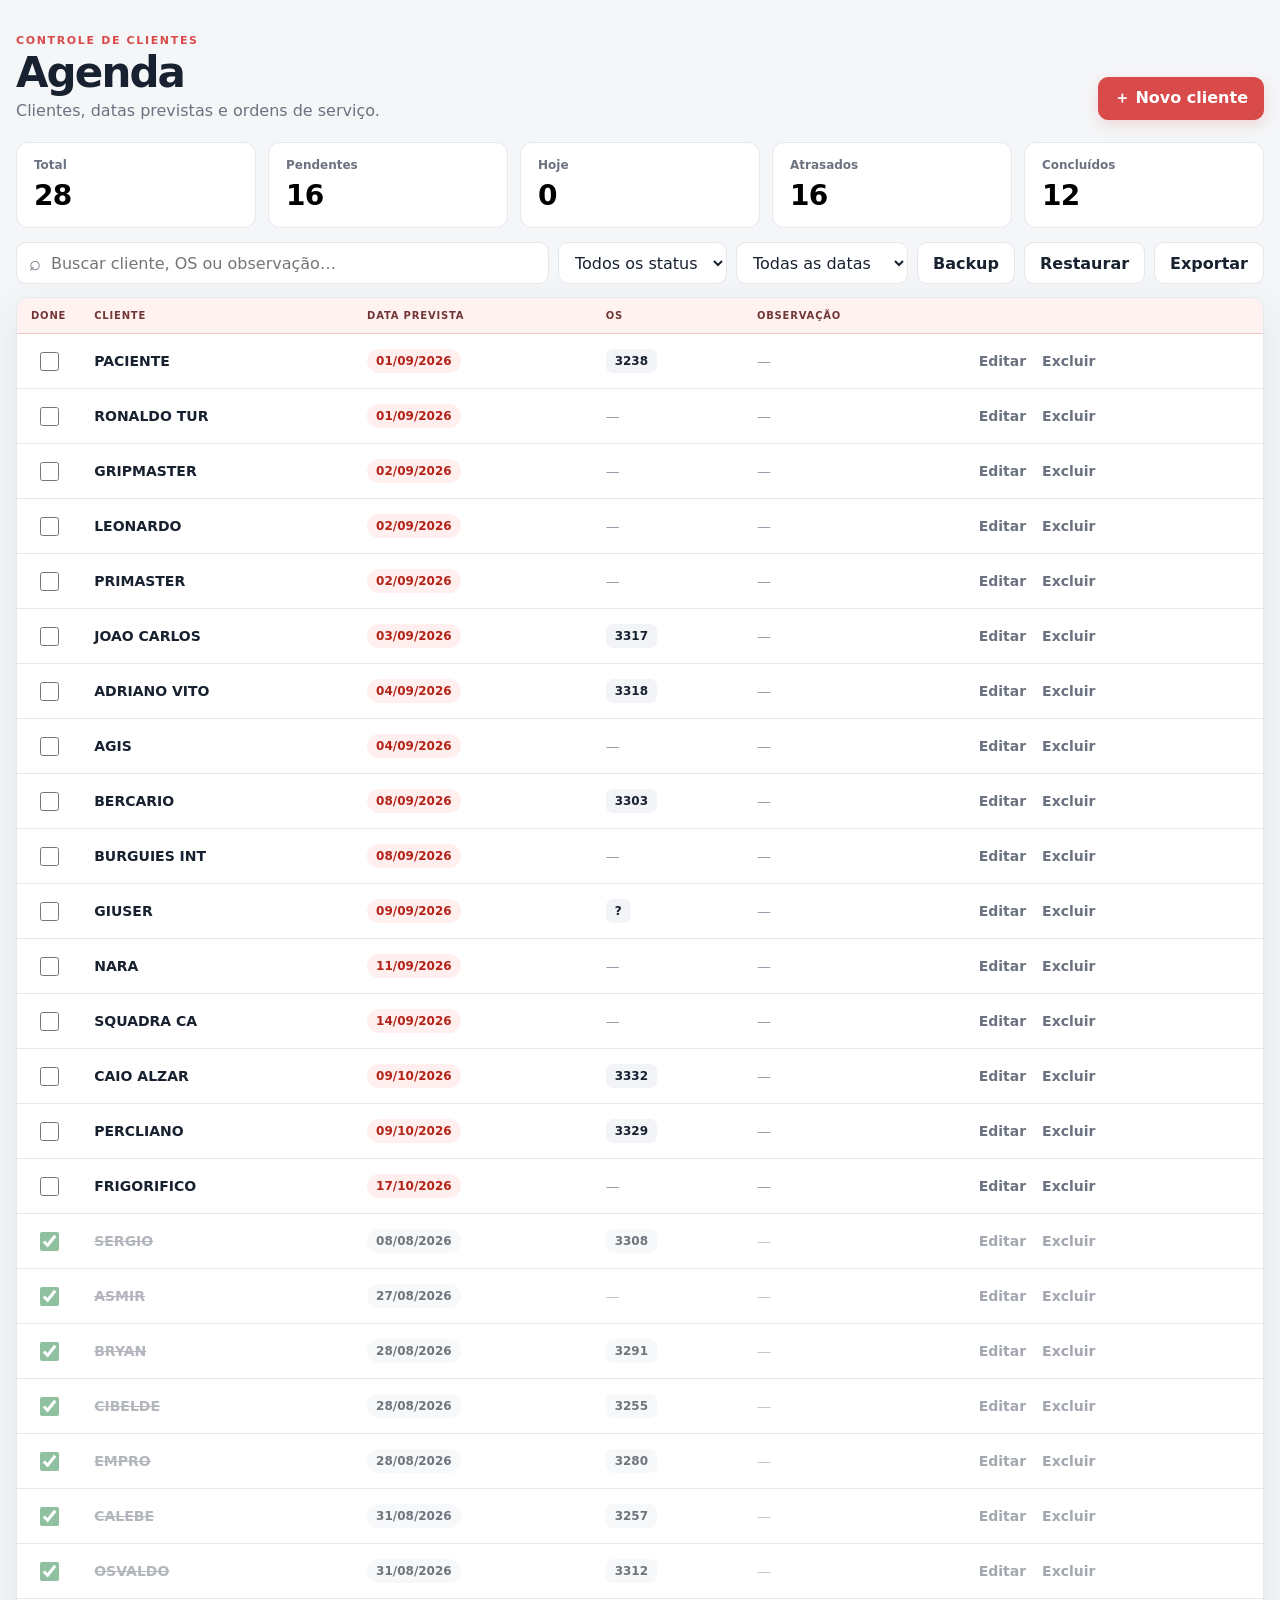
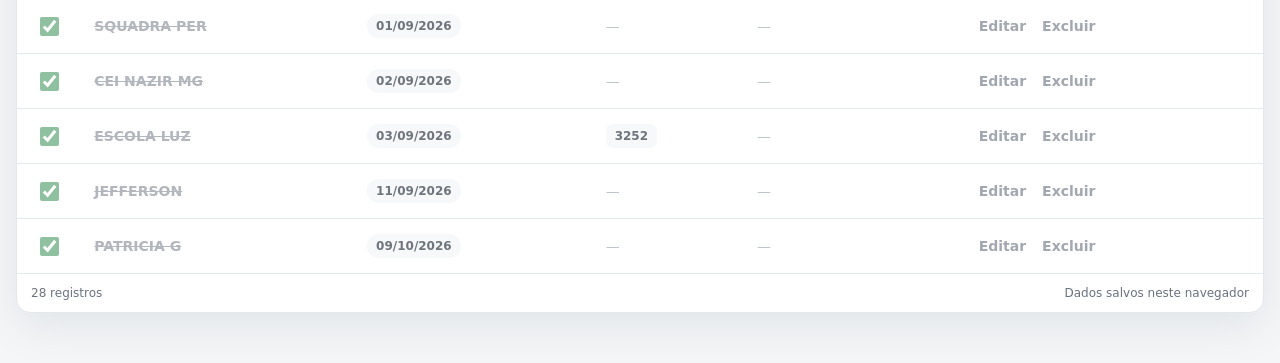
==== controle-de-clientes-final/index.html @ faad108b "Add files via upload" ====
<!doctype html>
<html lang="pt-BR">
<head>
<meta charset="utf-8"><meta name="viewport" content="width=device-width,initial-scale=1">
<meta name="description" content="Agenda de clientes e ordens de serviço">
<title>Controle de Clientes</title><link rel="icon" href="assets/favicon.svg"><link rel="stylesheet" href="style.css">
</head>
<body>
<div class="shell">
<header class="header"><div><div class="kicker">CONTROLE DE CLIENTES</div><h1>Agenda</h1><p>Clientes, datas previstas e ordens de serviço.</p></div><button id="newBtn" class="btn primary">＋ Novo cliente</button></header>
<section class="stats" aria-label="Resumo"><button data-stat="all"><span>Total</span><strong id="sTotal">0</strong></button><button data-stat="pending"><span>Pendentes</span><strong id="sPending">0</strong></button><button data-stat="today"><span>Hoje</span><strong id="sToday">0</strong></button><button data-stat="overdue"><span>Atrasados</span><strong id="sOverdue">0</strong></button><button data-stat="done"><span>Concluídos</span><strong id="sDone">0</strong></button></section>
<section class="toolbar"><label class="search"><span>⌕</span><input id="search" type="search" placeholder="Buscar cliente, OS ou observação…"></label><select id="status"><option value="all">Todos os status</option><option value="pending">Pendentes</option><option value="done">Concluídos</option></select><select id="period"><option value="all">Todas as datas</option><option value="today">Hoje</option><option value="week">Próximos 7 dias</option><option value="overdue">Atrasados</option><option value="nodate">Sem data</option></select><button id="backupBtn" class="btn">Backup</button><button id="restoreBtn" class="btn">Restaurar</button><input id="restoreInput" type="file" accept="application/json,.json" hidden><button id="exportBtn" class="btn">Exportar</button></section>
<section class="card"><div class="tablewrap"><table><thead><tr><th class="donecol">DONE</th><th>CLIENTE</th><th>DATA PREVISTA</th><th>OS</th><th>OBSERVAÇÃO</th><th></th></tr></thead><tbody id="tbody"></tbody></table></div><div id="empty" class="empty" hidden><div class="emptyicon">⌕</div><h2>Nenhum cliente encontrado</h2><p>Tente mudar os filtros ou cadastre um novo cliente.</p><button class="btn primary" id="emptyNew">＋ Novo cliente</button></div><div class="footer"><span id="count">0 registros</span><span>Dados salvos neste navegador</span></div></section>
</div>
<dialog id="dialog"><form id="form" class="modal"><div class="modalhead"><div><div class="kicker">CADASTRO</div><h2 id="modalTitle">Novo cliente</h2></div><button type="button" class="iconbtn" id="closeBtn" aria-label="Fechar">×</button></div><input id="editId" type="hidden"><label>Nome do cliente <b>*</b><input id="name" maxlength="160" required autocomplete="off" placeholder="Ex.: João Carlos"></label><div class="grid2"><label>Data prevista<input id="date" type="date"></label><label>Ordem de Serviço (OS)<input id="os" maxlength="80" placeholder="Ex.: 3321"></label></div><label>Observação<textarea id="notes" maxlength="500" rows="4" placeholder="Opcional"></textarea></label><label class="checkline"><input id="done" type="checkbox"><span><strong>Concluído</strong><small>Marque quando o atendimento estiver finalizado.</small></span></label><div class="actions"><button type="button" class="btn" id="cancelBtn">Cancelar</button><button class="btn primary" type="submit">Salvar</button></div></form></dialog>
<div id="toast" class="toast" role="status"></div><script src="app.js"></script>
</body></html>
---- controle-de-clientes-final/style.css ----
:root{--bg:#f4f6f8;--surface:#fff;--ink:#18212f;--muted:#6b7280;--line:#e4e7ec;--accent:#d94b4b;--accent-dark:#b73737;--soft:#fff2f0;--shadow:0 14px 45px rgba(16,24,40,.08)}*{box-sizing:border-box}html{font-family:Inter,ui-sans-serif,system-ui,-apple-system,"Segoe UI",sans-serif;background:var(--bg);color:var(--ink)}body{margin:0}.shell{width:min(1380px,calc(100% - 32px));margin:auto;padding:34px 0 50px}.header{display:flex;justify-content:space-between;align-items:flex-end;gap:20px;margin-bottom:22px}.kicker{font-size:11px;letter-spacing:.15em;font-weight:800;color:var(--accent);margin-bottom:5px}.header h1{font-size:42px;line-height:1;margin:0 0 7px;letter-spacing:-.045em}.header p{margin:0;color:var(--muted)}button,input,select,textarea{font:inherit}.btn{border:1px solid var(--line);background:#fff;color:var(--ink);border-radius:10px;padding:10px 15px;min-height:42px;font-weight:750;cursor:pointer;transition:.15s ease}.btn:hover{border-color:#c7ccd4;transform:translateY(-1px)}.btn.primary{color:#fff;background:var(--accent);border-color:var(--accent);box-shadow:0 5px 14px rgba(217,75,75,.18)}.btn.primary:hover{background:var(--accent-dark)}.stats{display:grid;grid-template-columns:repeat(5,1fr);gap:12px;margin-bottom:14px}.stats button{border:1px solid var(--line);background:var(--surface);border-radius:12px;text-align:left;padding:15px 17px;cursor:pointer}.stats button:hover,.stats button.active{border-color:#e7b2ac;box-shadow:0 0 0 3px rgba(217,75,75,.07)}.stats span{display:block;color:var(--muted);font-size:12px;font-weight:650;margin-bottom:7px}.stats strong{font-size:28px;letter-spacing:-.03em}.toolbar{display:flex;gap:9px;align-items:center;flex-wrap:wrap;margin-bottom:13px}.search{height:42px;display:flex;align-items:center;gap:8px;background:#fff;border:1px solid var(--line);border-radius:10px;padding:0 12px;flex:1;min-width:250px}.search span{font-size:20px;color:var(--muted)}.search input{border:0;outline:0;width:100%;background:transparent}.toolbar select{height:42px;border:1px solid var(--line);border-radius:10px;background:#fff;padding:0 12px;color:var(--ink)}.card{background:#fff;border:1px solid var(--line);border-radius:14px;overflow:hidden;box-shadow:var(--shadow)}.tablewrap{overflow:auto}table{width:100%;border-collapse:collapse;min-width:900px}thead th{background:var(--soft);color:#713636;font-size:10px;letter-spacing:.08em;text-align:left;padding:12px 14px;border-bottom:1px solid #f0c8c2;white-space:nowrap}tbody td{padding:12px 14px;border-bottom:1px solid var(--line);font-size:14px;vertical-align:middle}tbody tr:last-child td{border-bottom:0}tbody tr:hover{background:#fcfcfd}.donecol{width:62px;text-align:center}.rowdone{width:19px;height:19px;accent-color:var(--accent);cursor:pointer}.client{font-weight:800}.strike{text-decoration:line-through;color:#858b95}.datebadge,.osbadge{display:inline-flex;align-items:center;border-radius:999px;padding:5px 9px;font-size:12px;font-weight:750;background:#f2f4f7}.datebadge.today{background:#fff5d9;color:#956c00}.datebadge.overdue{background:#fff0ef;color:#b42318}.osbadge{border-radius:7px}.muted{color:#9aa1ad}.rowdone:checked{accent-color:#4c9b67}.doneRow{opacity:.62}.actionsCell{white-space:nowrap}.smallbtn{border:0;background:transparent;color:var(--muted);padding:7px 8px;border-radius:7px;font-weight:750;cursor:pointer}.smallbtn:hover{background:#f2f4f7;color:var(--ink)}.smallbtn.danger:hover{background:#fff0ef;color:#b42318}.footer{display:flex;justify-content:space-between;padding:12px 14px;color:var(--muted);font-size:12px;border-top:1px solid var(--line)}.empty{text-align:center;padding:62px 20px}.emptyicon{width:52px;height:52px;border-radius:50%;background:#f2f4f7;display:grid;place-items:center;margin:0 auto 13px;font-size:24px;color:var(--muted)}.empty h2{margin:0 0 5px}.empty p{color:var(--muted);margin:0 0 18px}dialog{border:0;padding:0;border-radius:16px;width:min(620px,calc(100% - 24px));box-shadow:0 30px 90px rgba(16,24,40,.24)}dialog::backdrop{background:rgba(16,24,40,.58)}.modal{padding:25px}.modalhead{display:flex;justify-content:space-between;align-items:flex-start;margin-bottom:21px}.modal h2{margin:0;font-size:25px;letter-spacing:-.03em}.iconbtn{border:0;background:transparent;font-size:29px;color:var(--muted);cursor:pointer;line-height:1}.modal label{display:flex;flex-direction:column;gap:7px;font-size:13px;font-weight:750;margin-bottom:15px}.modal label b{color:var(--accent)}.modal input,.modal textarea{border:1px solid #d0d5dd;border-radius:9px;padding:11px 12px;outline:0;background:#fff;font-weight:450;resize:vertical}.modal input:focus,.modal textarea:focus{border-color:var(--accent);box-shadow:0 0 0 3px rgba(217,75,75,.10)}.grid2{display:grid;grid-template-columns:1fr 1fr;gap:14px}.checkline{flex-direction:row!important;align-items:center;background:#f8fafc;border:1px solid var(--line);padding:12px;border-radius:10px}.checkline>input{width:19px;height:19px;accent-color:var(--accent)}.checkline span{display:flex;flex-direction:column;gap:2px}.checkline small{font-weight:450;color:var(--muted)}.actions{display:flex;justify-content:flex-end;gap:9px;margin-top:20px}.toast{position:fixed;right:20px;bottom:20px;background:#101828;color:#fff;border-radius:10px;padding:12px 16px;box-shadow:var(--shadow);opacity:0;transform:translateY(10px);pointer-events:none;transition:.2s}.toast.show{opacity:1;transform:none}@media(max-width:800px){.shell{width:min(100% - 20px,1380px);padding-top:22px}.header{align-items:stretch;flex-direction:column}.header h1{font-size:35px}.stats{grid-template-columns:repeat(2,1fr)}.grid2{grid-template-columns:1fr}.toolbar .btn{flex:1}.search{min-width:100%}}
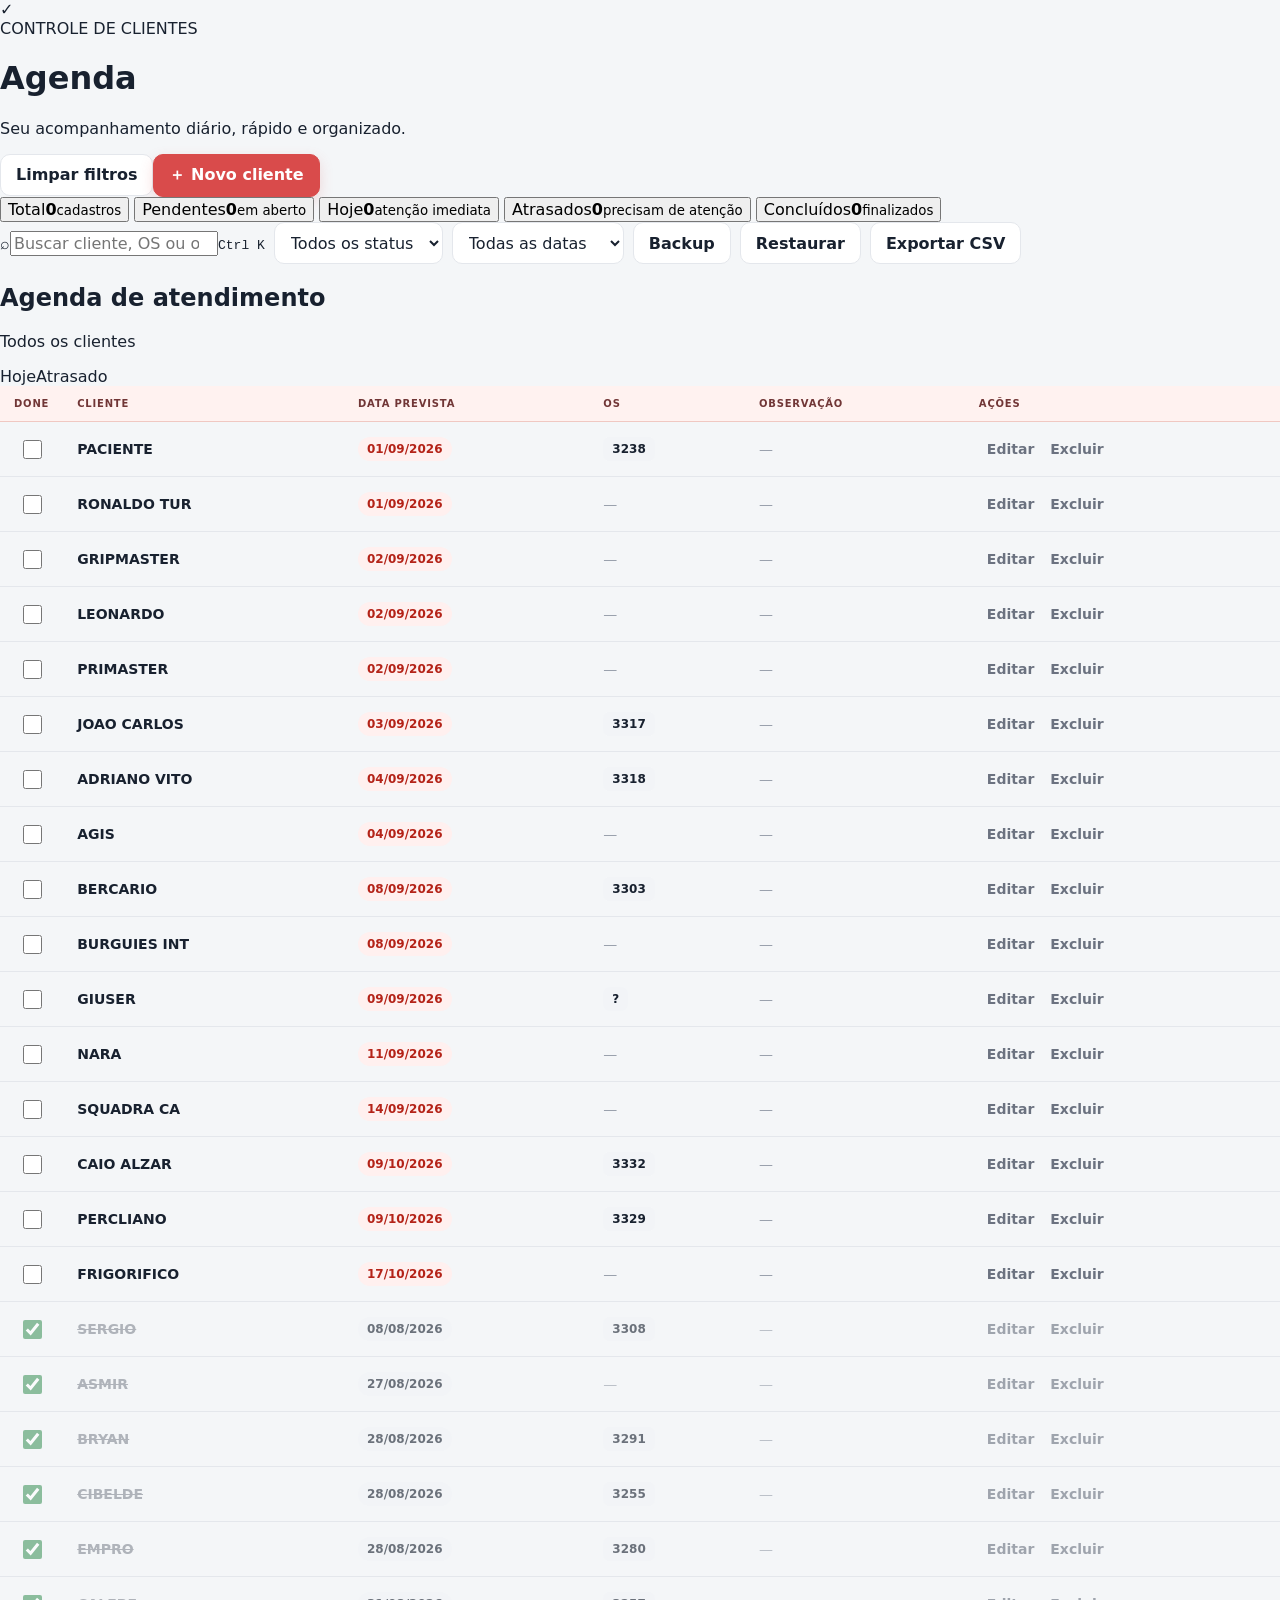
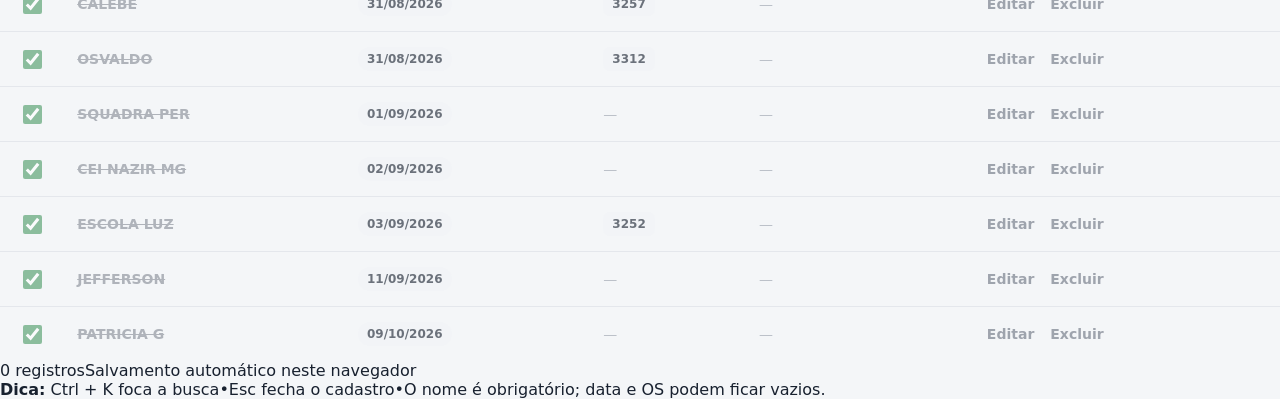
==== commit 1ae8c90b: "feat: modernizar interface da agenda" ====
--- a/controle-de-clientes-final/index.html
+++ b/controle-de-clientes-final/index.html
@@ -1,17 +1,61 @@
 <!doctype html>
 <html lang="pt-BR">
 <head>
-<meta charset="utf-8"><meta name="viewport" content="width=device-width,initial-scale=1">
-<meta name="description" content="Agenda de clientes e ordens de serviço">
-<title>Controle de Clientes</title><link rel="icon" href="assets/favicon.svg"><link rel="stylesheet" href="style.css">
+<meta charset="utf-8">
+<meta name="viewport" content="width=device-width,initial-scale=1">
+<meta name="description" content="Agenda profissional de clientes e ordens de serviço">
+<title>Agenda • Controle de Clientes</title>
+<link rel="icon" href="assets/favicon.svg">
+<link rel="stylesheet" href="style.css">
 </head>
 <body>
-<div class="shell">
-<header class="header"><div><div class="kicker">CONTROLE DE CLIENTES</div><h1>Agenda</h1><p>Clientes, datas previstas e ordens de serviço.</p></div><button id="newBtn" class="btn primary">＋ Novo cliente</button></header>
-<section class="stats" aria-label="Resumo"><button data-stat="all"><span>Total</span><strong id="sTotal">0</strong></button><button data-stat="pending"><span>Pendentes</span><strong id="sPending">0</strong></button><button data-stat="today"><span>Hoje</span><strong id="sToday">0</strong></button><button data-stat="overdue"><span>Atrasados</span><strong id="sOverdue">0</strong></button><button data-stat="done"><span>Concluídos</span><strong id="sDone">0</strong></button></section>
-<section class="toolbar"><label class="search"><span>⌕</span><input id="search" type="search" placeholder="Buscar cliente, OS ou observação…"></label><select id="status"><option value="all">Todos os status</option><option value="pending">Pendentes</option><option value="done">Concluídos</option></select><select id="period"><option value="all">Todas as datas</option><option value="today">Hoje</option><option value="week">Próximos 7 dias</option><option value="overdue">Atrasados</option><option value="nodate">Sem data</option></select><button id="backupBtn" class="btn">Backup</button><button id="restoreBtn" class="btn">Restaurar</button><input id="restoreInput" type="file" accept="application/json,.json" hidden><button id="exportBtn" class="btn">Exportar</button></section>
-<section class="card"><div class="tablewrap"><table><thead><tr><th class="donecol">DONE</th><th>CLIENTE</th><th>DATA PREVISTA</th><th>OS</th><th>OBSERVAÇÃO</th><th></th></tr></thead><tbody id="tbody"></tbody></table></div><div id="empty" class="empty" hidden><div class="emptyicon">⌕</div><h2>Nenhum cliente encontrado</h2><p>Tente mudar os filtros ou cadastre um novo cliente.</p><button class="btn primary" id="emptyNew">＋ Novo cliente</button></div><div class="footer"><span id="count">0 registros</span><span>Dados salvos neste navegador</span></div></section>
+<div class="app-shell">
+  <header class="topbar">
+    <div class="brand"><div class="brand-mark">✓</div><div><div class="eyebrow">CONTROLE DE CLIENTES</div><h1>Agenda</h1><p>Seu acompanhamento diário, rápido e organizado.</p></div></div>
+    <div class="top-actions"><button class="btn ghost" id="clearFilters">Limpar filtros</button><button class="btn primary" id="newBtn">＋ Novo cliente</button></div>
+  </header>
+
+  <section class="hero-stats" aria-label="Resumo da agenda">
+    <button class="stat" data-stat="all"><span>Total</span><strong id="sTotal">0</strong><small>cadastros</small></button>
+    <button class="stat" data-stat="pending"><span>Pendentes</span><strong id="sPending">0</strong><small>em aberto</small></button>
+    <button class="stat attention" data-stat="today"><span>Hoje</span><strong id="sToday">0</strong><small>atenção imediata</small></button>
+    <button class="stat danger" data-stat="overdue"><span>Atrasados</span><strong id="sOverdue">0</strong><small>precisam de atenção</small></button>
+    <button class="stat success" data-stat="done"><span>Concluídos</span><strong id="sDone">0</strong><small>finalizados</small></button>
+  </section>
+
+  <section class="toolbar">
+    <label class="searchbox"><span>⌕</span><input id="search" type="search" autocomplete="off" placeholder="Buscar cliente, OS ou observação…"><kbd>Ctrl K</kbd></label>
+    <select id="status" aria-label="Filtrar status"><option value="all">Todos os status</option><option value="pending">Pendentes</option><option value="done">Concluídos</option></select>
+    <select id="period" aria-label="Filtrar período"><option value="all">Todas as datas</option><option value="today">Hoje</option><option value="week">Próximos 7 dias</option><option value="overdue">Atrasados</option><option value="nodate">Sem data</option></select>
+    <button class="btn" id="backupBtn">Backup</button><button class="btn" id="restoreBtn">Restaurar</button><button class="btn" id="exportBtn">Exportar CSV</button><input id="restoreInput" type="file" accept="application/json,.json" hidden>
+  </section>
+
+  <section class="agenda-card">
+    <div class="card-head"><div><h2>Agenda de atendimento</h2><p id="context">Todos os clientes</p></div><div class="legend"><span><i class="dot todaydot"></i>Hoje</span><span><i class="dot overduedot"></i>Atrasado</span></div></div>
+    <div class="table-scroll">
+      <table>
+        <thead><tr><th class="check-col">DONE</th><th>CLIENTE</th><th>DATA PREVISTA</th><th>OS</th><th>OBSERVAÇÃO</th><th class="actions-col">AÇÕES</th></tr></thead>
+        <tbody id="tbody"></tbody>
+      </table>
+    </div>
+    <div id="empty" class="empty" hidden><div class="empty-icon">⌕</div><h2>Nenhum cliente encontrado</h2><p>Não há registros para os filtros atuais.</p><button class="btn primary" id="emptyNew">＋ Novo cliente</button></div>
+    <footer><span id="count">0 registros</span><span>Salvamento automático neste navegador</span></footer>
+  </section>
+  <div class="tip"><b>Dica:</b> <span>Ctrl + K foca a busca</span><span>•</span><span>Esc fecha o cadastro</span><span>•</span><span>O nome é obrigatório; data e OS podem ficar vazios.</span></div>
 </div>
-<dialog id="dialog"><form id="form" class="modal"><div class="modalhead"><div><div class="kicker">CADASTRO</div><h2 id="modalTitle">Novo cliente</h2></div><button type="button" class="iconbtn" id="closeBtn" aria-label="Fechar">×</button></div><input id="editId" type="hidden"><label>Nome do cliente <b>*</b><input id="name" maxlength="160" required autocomplete="off" placeholder="Ex.: João Carlos"></label><div class="grid2"><label>Data prevista<input id="date" type="date"></label><label>Ordem de Serviço (OS)<input id="os" maxlength="80" placeholder="Ex.: 3321"></label></div><label>Observação<textarea id="notes" maxlength="500" rows="4" placeholder="Opcional"></textarea></label><label class="checkline"><input id="done" type="checkbox"><span><strong>Concluído</strong><small>Marque quando o atendimento estiver finalizado.</small></span></label><div class="actions"><button type="button" class="btn" id="cancelBtn">Cancelar</button><button class="btn primary" type="submit">Salvar</button></div></form></dialog>
-<div id="toast" class="toast" role="status"></div><script src="app.js"></script>
-</body></html>
+
+<dialog id="dialog">
+<form id="form" class="modal">
+  <div class="modal-head"><div><div class="eyebrow">CADASTRO</div><h2 id="modalTitle">Novo cliente</h2><p>Preencha somente o que você já tiver.</p></div><button type="button" class="icon-btn" id="closeBtn" aria-label="Fechar">×</button></div>
+  <input id="editId" type="hidden">
+  <label>Nome do cliente <b>*</b><input id="name" maxlength="160" required autocomplete="off" placeholder="Ex.: João Carlos"></label>
+  <div class="grid2"><label>Data prevista<input id="date" type="date"></label><label>Ordem de Serviço (OS)<input id="os" maxlength="80" placeholder="Ex.: 3321"></label></div>
+  <label>Observação<textarea id="notes" maxlength="500" rows="4" placeholder="Opcional"></textarea></label>
+  <label class="checkline"><input id="done" type="checkbox"><span><strong>Concluído</strong><small>Marque quando o atendimento estiver finalizado.</small></span></label>
+  <div class="actions"><button type="button" class="btn" id="cancelBtn">Cancelar</button><button class="btn primary" type="submit">Salvar cadastro</button></div>
+</form>
+</dialog>
+<div id="toast" class="toast" role="status" aria-live="polite"></div>
+<script src="dados-iniciais.js"></script><script src="app.js"></script>
+</body>
+</html>
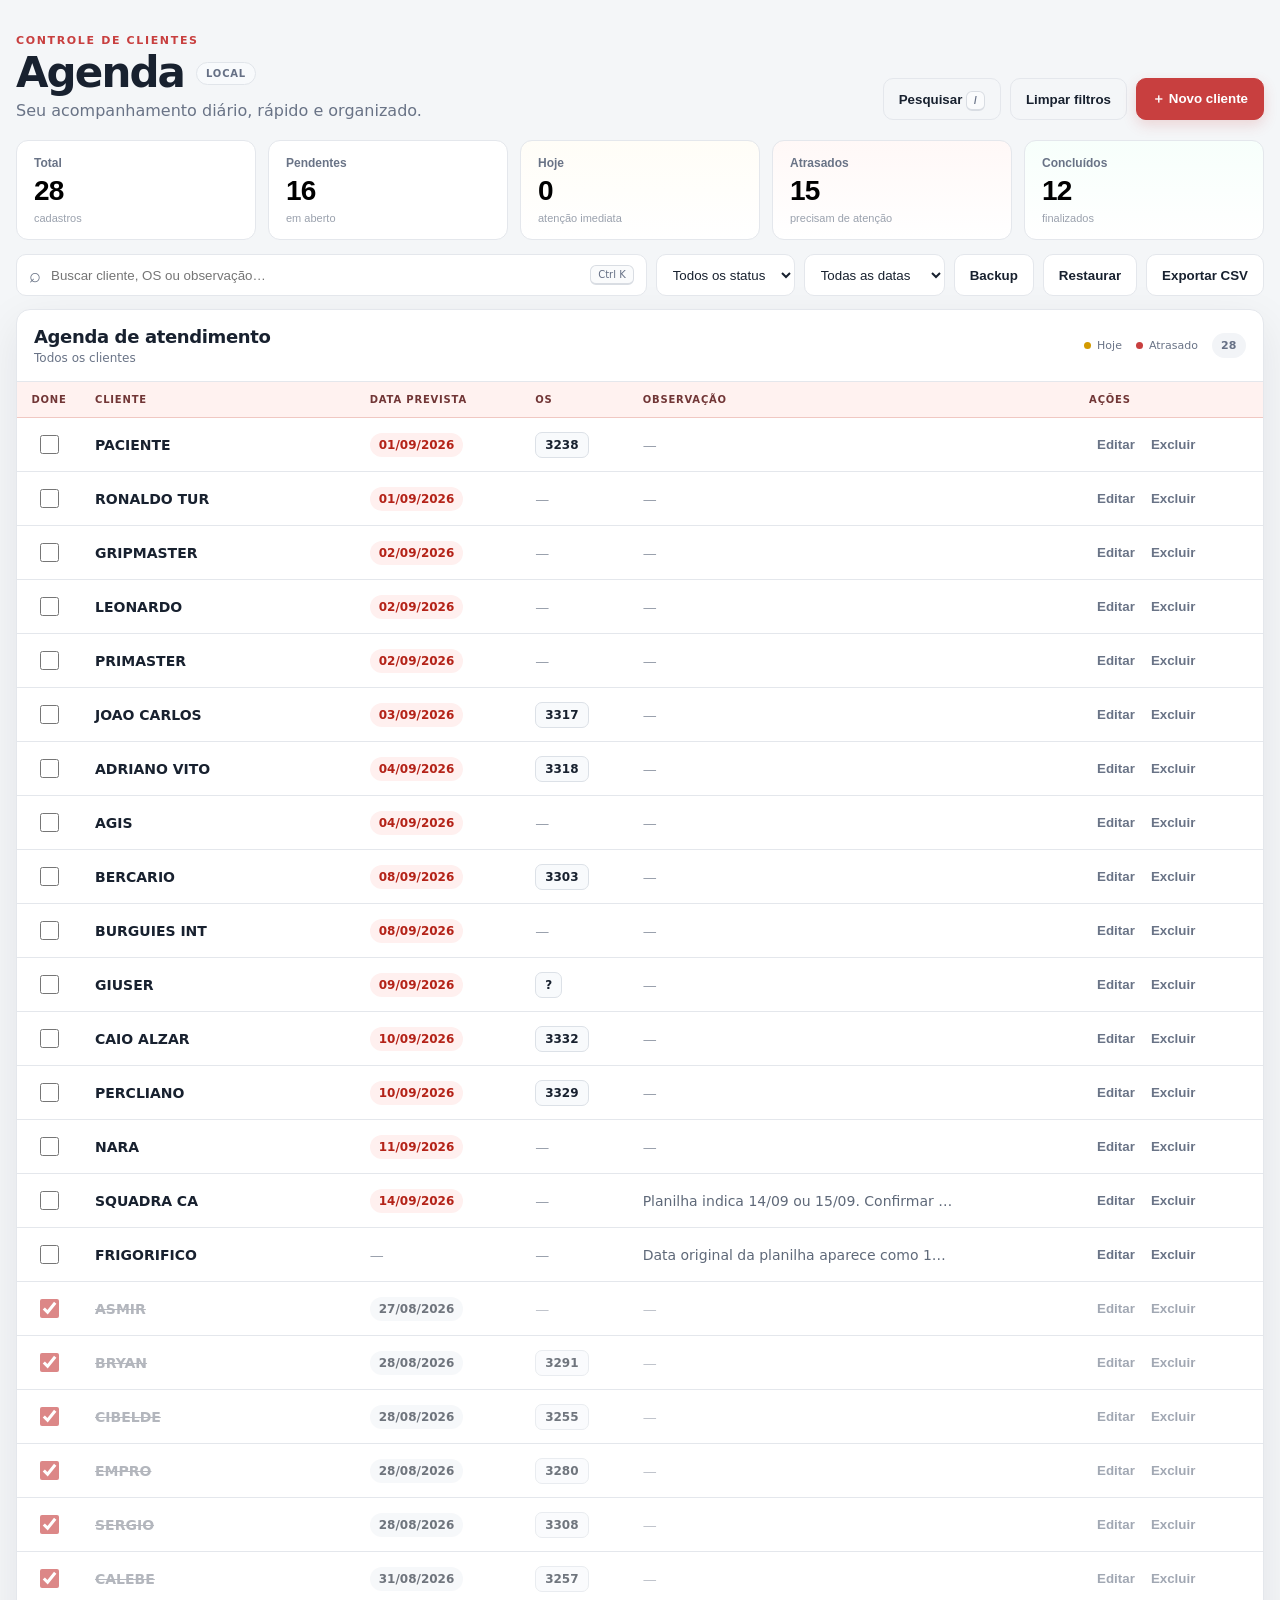
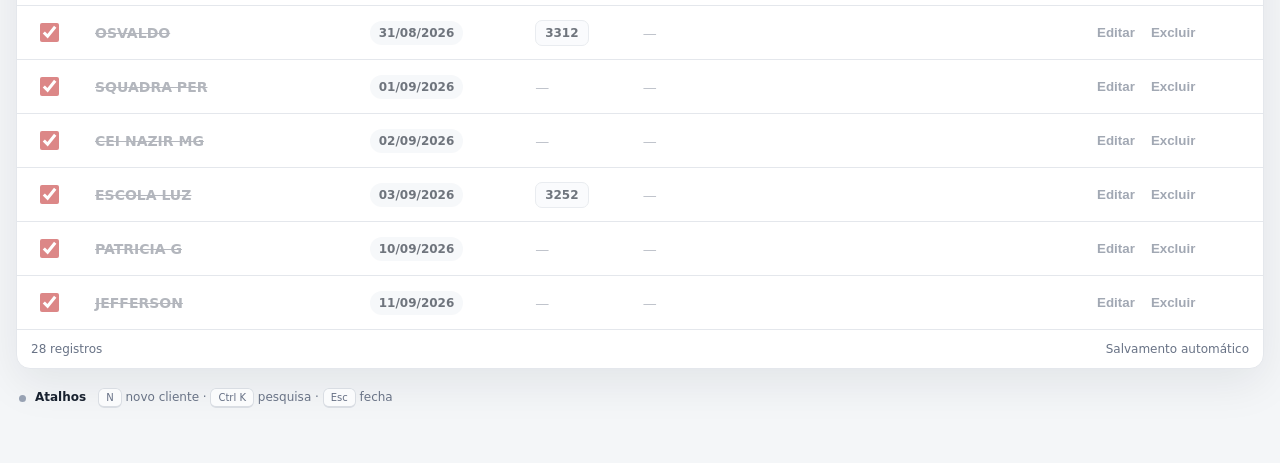
==== commit 0894f6a2: "Align HTML with upgraded agenda logic" ====
--- a/controle-de-clientes-final/index.html
+++ b/controle-de-clientes-final/index.html
@@ -1,61 +1,80 @@
 <!doctype html>
 <html lang="pt-BR">
 <head>
-<meta charset="utf-8">
-<meta name="viewport" content="width=device-width,initial-scale=1">
-<meta name="description" content="Agenda profissional de clientes e ordens de serviço">
-<title>Agenda • Controle de Clientes</title>
-<link rel="icon" href="assets/favicon.svg">
-<link rel="stylesheet" href="style.css">
+  <meta charset="utf-8">
+  <meta name="viewport" content="width=device-width, initial-scale=1">
+  <meta name="description" content="Agenda profissional de clientes e ordens de serviço">
+  <meta name="theme-color" content="#c83f3f">
+  <title>Agenda | Controle de Clientes</title>
+  <link rel="icon" href="assets/favicon.svg">
+  <link rel="stylesheet" href="style.css">
 </head>
 <body>
 <div class="app-shell">
   <header class="topbar">
-    <div class="brand"><div class="brand-mark">✓</div><div><div class="eyebrow">CONTROLE DE CLIENTES</div><h1>Agenda</h1><p>Seu acompanhamento diário, rápido e organizado.</p></div></div>
-    <div class="top-actions"><button class="btn ghost" id="clearFilters">Limpar filtros</button><button class="btn primary" id="newBtn">＋ Novo cliente</button></div>
+    <div>
+      <div class="eyebrow">CONTROLE DE CLIENTES</div>
+      <div class="brand-row"><h1>Agenda</h1><span id="modeBadge" class="mode-badge local">LOCAL</span></div>
+      <p class="subtitle">Seu acompanhamento diário, rápido e organizado.</p>
+    </div>
+    <div class="top-actions">
+      <button class="btn ghost" id="focusSearchBtn" type="button">Pesquisar <kbd>/</kbd></button>
+      <button class="btn ghost" id="clearFilters" type="button">Limpar filtros</button>
+      <button class="btn primary" id="newBtn" type="button">＋ Novo cliente</button>
+    </div>
   </header>
 
   <section class="hero-stats" aria-label="Resumo da agenda">
-    <button class="stat" data-stat="all"><span>Total</span><strong id="sTotal">0</strong><small>cadastros</small></button>
-    <button class="stat" data-stat="pending"><span>Pendentes</span><strong id="sPending">0</strong><small>em aberto</small></button>
-    <button class="stat attention" data-stat="today"><span>Hoje</span><strong id="sToday">0</strong><small>atenção imediata</small></button>
-    <button class="stat danger" data-stat="overdue"><span>Atrasados</span><strong id="sOverdue">0</strong><small>precisam de atenção</small></button>
-    <button class="stat success" data-stat="done"><span>Concluídos</span><strong id="sDone">0</strong><small>finalizados</small></button>
+    <button class="stat" data-stat="all" type="button"><span>Total</span><strong id="sTotal">0</strong><small>cadastros</small></button>
+    <button class="stat" data-stat="pending" type="button"><span>Pendentes</span><strong id="sPending">0</strong><small>em aberto</small></button>
+    <button class="stat attention" data-stat="today" type="button"><span>Hoje</span><strong id="sToday">0</strong><small>atenção imediata</small></button>
+    <button class="stat danger" data-stat="overdue" type="button"><span>Atrasados</span><strong id="sOverdue">0</strong><small>precisam de atenção</small></button>
+    <button class="stat success" data-stat="done" type="button"><span>Concluídos</span><strong id="sDone">0</strong><small>finalizados</small></button>
   </section>
 
-  <section class="toolbar">
+  <section class="toolbar" aria-label="Filtros e ferramentas">
     <label class="searchbox"><span>⌕</span><input id="search" type="search" autocomplete="off" placeholder="Buscar cliente, OS ou observação…"><kbd>Ctrl K</kbd></label>
     <select id="status" aria-label="Filtrar status"><option value="all">Todos os status</option><option value="pending">Pendentes</option><option value="done">Concluídos</option></select>
     <select id="period" aria-label="Filtrar período"><option value="all">Todas as datas</option><option value="today">Hoje</option><option value="week">Próximos 7 dias</option><option value="overdue">Atrasados</option><option value="nodate">Sem data</option></select>
-    <button class="btn" id="backupBtn">Backup</button><button class="btn" id="restoreBtn">Restaurar</button><button class="btn" id="exportBtn">Exportar CSV</button><input id="restoreInput" type="file" accept="application/json,.json" hidden>
+    <button class="btn" id="backupBtn" type="button">Backup</button>
+    <button class="btn" id="restoreBtn" type="button">Restaurar</button>
+    <button class="btn" id="exportBtn" type="button">Exportar CSV</button>
+    <input id="restoreInput" type="file" accept="application/json,.json" hidden>
   </section>
 
   <section class="agenda-card">
-    <div class="card-head"><div><h2>Agenda de atendimento</h2><p id="context">Todos os clientes</p></div><div class="legend"><span><i class="dot todaydot"></i>Hoje</span><span><i class="dot overduedot"></i>Atrasado</span></div></div>
+    <div class="card-head">
+      <div><h2>Agenda de atendimento</h2><p id="context">Todos os clientes</p></div>
+      <div class="legend"><span><i class="dot todaydot"></i>Hoje</span><span><i class="dot overduedot"></i>Atrasado</span><span class="result-pill" id="resultCount">0</span></div>
+    </div>
     <div class="table-scroll">
       <table>
-        <thead><tr><th class="check-col">DONE</th><th>CLIENTE</th><th>DATA PREVISTA</th><th>OS</th><th>OBSERVAÇÃO</th><th class="actions-col">AÇÕES</th></tr></thead>
+        <thead><tr><th class="donecol">DONE</th><th>CLIENTE</th><th>DATA PREVISTA</th><th>OS</th><th>OBSERVAÇÃO</th><th class="actions-col">AÇÕES</th></tr></thead>
         <tbody id="tbody"></tbody>
       </table>
     </div>
-    <div id="empty" class="empty" hidden><div class="empty-icon">⌕</div><h2>Nenhum cliente encontrado</h2><p>Não há registros para os filtros atuais.</p><button class="btn primary" id="emptyNew">＋ Novo cliente</button></div>
-    <footer><span id="count">0 registros</span><span>Salvamento automático neste navegador</span></footer>
+    <div id="empty" class="empty" hidden>
+      <div class="empty-icon">⌕</div><h2>Nenhum cliente encontrado</h2><p>Não há registros para os filtros atuais.</p><button class="btn primary" id="emptyNew" type="button">＋ Novo cliente</button>
+    </div>
+    <footer><span id="count">0 registros</span><span>Salvamento automático</span></footer>
   </section>
-  <div class="tip"><b>Dica:</b> <span>Ctrl + K foca a busca</span><span>•</span><span>Esc fecha o cadastro</span><span>•</span><span>O nome é obrigatório; data e OS podem ficar vazios.</span></div>
+
+  <div class="info-strip"><span class="info-dot"></span><div><strong>Atalhos</strong><span><kbd>N</kbd> novo cliente · <kbd>Ctrl K</kbd> pesquisa · <kbd>Esc</kbd> fecha</span></div></div>
 </div>
 
 <dialog id="dialog">
-<form id="form" class="modal">
-  <div class="modal-head"><div><div class="eyebrow">CADASTRO</div><h2 id="modalTitle">Novo cliente</h2><p>Preencha somente o que você já tiver.</p></div><button type="button" class="icon-btn" id="closeBtn" aria-label="Fechar">×</button></div>
-  <input id="editId" type="hidden">
-  <label>Nome do cliente <b>*</b><input id="name" maxlength="160" required autocomplete="off" placeholder="Ex.: João Carlos"></label>
-  <div class="grid2"><label>Data prevista<input id="date" type="date"></label><label>Ordem de Serviço (OS)<input id="os" maxlength="80" placeholder="Ex.: 3321"></label></div>
-  <label>Observação<textarea id="notes" maxlength="500" rows="4" placeholder="Opcional"></textarea></label>
-  <label class="checkline"><input id="done" type="checkbox"><span><strong>Concluído</strong><small>Marque quando o atendimento estiver finalizado.</small></span></label>
-  <div class="actions"><button type="button" class="btn" id="cancelBtn">Cancelar</button><button class="btn primary" type="submit">Salvar cadastro</button></div>
-</form>
+  <form id="form" class="modal">
+    <div class="modal-head"><div><div class="eyebrow">CADASTRO</div><h2 id="modalTitle">Novo cliente</h2><p>Preencha somente o que você já tiver.</p></div><button type="button" class="icon-btn" id="closeBtn" aria-label="Fechar">×</button></div>
+    <input id="editId" type="hidden">
+    <label>Nome do cliente <b>*</b><input id="name" maxlength="160" required autocomplete="off" placeholder="Ex.: João Carlos"></label>
+    <div class="grid2"><label>Data prevista<input id="date" type="date"></label><label>Ordem de Serviço (OS)<input id="os" maxlength="80" placeholder="Ex.: 3321"></label></div>
+    <label>Observação<textarea id="notes" maxlength="500" rows="4" placeholder="Opcional"></textarea></label>
+    <label class="checkline"><input id="done" type="checkbox"><span><strong>Concluído</strong><small>Marque quando o atendimento estiver finalizado.</small></span></label>
+    <div class="actions"><button type="button" class="btn" id="cancelBtn">Cancelar</button><button class="btn primary" type="submit">Salvar cadastro</button></div>
+  </form>
 </dialog>
 <div id="toast" class="toast" role="status" aria-live="polite"></div>
-<script src="dados-iniciais.js"></script><script src="app.js"></script>
+<script src="dados-iniciais.js"></script>
+<script src="app.js"></script>
 </body>
 </html>
--- a/controle-de-clientes-final/style.css
+++ b/controle-de-clientes-final/style.css
@@ -1 +1 @@
-:root{--bg:#f4f6f8;--surface:#fff;--ink:#18212f;--muted:#6b7280;--line:#e4e7ec;--accent:#d94b4b;--accent-dark:#b73737;--soft:#fff2f0;--shadow:0 14px 45px rgba(16,24,40,.08)}*{box-sizing:border-box}html{font-family:Inter,ui-sans-serif,system-ui,-apple-system,"Segoe UI",sans-serif;background:var(--bg);color:var(--ink)}body{margin:0}.shell{width:min(1380px,calc(100% - 32px));margin:auto;padding:34px 0 50px}.header{display:flex;justify-content:space-between;align-items:flex-end;gap:20px;margin-bottom:22px}.kicker{font-size:11px;letter-spacing:.15em;font-weight:800;color:var(--accent);margin-bottom:5px}.header h1{font-size:42px;line-height:1;margin:0 0 7px;letter-spacing:-.045em}.header p{margin:0;color:var(--muted)}button,input,select,textarea{font:inherit}.btn{border:1px solid var(--line);background:#fff;color:var(--ink);border-radius:10px;padding:10px 15px;min-height:42px;font-weight:750;cursor:pointer;transition:.15s ease}.btn:hover{border-color:#c7ccd4;transform:translateY(-1px)}.btn.primary{color:#fff;background:var(--accent);border-color:var(--accent);box-shadow:0 5px 14px rgba(217,75,75,.18)}.btn.primary:hover{background:var(--accent-dark)}.stats{display:grid;grid-template-columns:repeat(5,1fr);gap:12px;margin-bottom:14px}.stats button{border:1px solid var(--line);background:var(--surface);border-radius:12px;text-align:left;padding:15px 17px;cursor:pointer}.stats button:hover,.stats button.active{border-color:#e7b2ac;box-shadow:0 0 0 3px rgba(217,75,75,.07)}.stats span{display:block;color:var(--muted);font-size:12px;font-weight:650;margin-bottom:7px}.stats strong{font-size:28px;letter-spacing:-.03em}.toolbar{display:flex;gap:9px;align-items:center;flex-wrap:wrap;margin-bottom:13px}.search{height:42px;display:flex;align-items:center;gap:8px;background:#fff;border:1px solid var(--line);border-radius:10px;padding:0 12px;flex:1;min-width:250px}.search span{font-size:20px;color:var(--muted)}.search input{border:0;outline:0;width:100%;background:transparent}.toolbar select{height:42px;border:1px solid var(--line);border-radius:10px;background:#fff;padding:0 12px;color:var(--ink)}.card{background:#fff;border:1px solid var(--line);border-radius:14px;overflow:hidden;box-shadow:var(--shadow)}.tablewrap{overflow:auto}table{width:100%;border-collapse:collapse;min-width:900px}thead th{background:var(--soft);color:#713636;font-size:10px;letter-spacing:.08em;text-align:left;padding:12px 14px;border-bottom:1px solid #f0c8c2;white-space:nowrap}tbody td{padding:12px 14px;border-bottom:1px solid var(--line);font-size:14px;vertical-align:middle}tbody tr:last-child td{border-bottom:0}tbody tr:hover{background:#fcfcfd}.donecol{width:62px;text-align:center}.rowdone{width:19px;height:19px;accent-color:var(--accent);cursor:pointer}.client{font-weight:800}.strike{text-decoration:line-through;color:#858b95}.datebadge,.osbadge{display:inline-flex;align-items:center;border-radius:999px;padding:5px 9px;font-size:12px;font-weight:750;background:#f2f4f7}.datebadge.today{background:#fff5d9;color:#956c00}.datebadge.overdue{background:#fff0ef;color:#b42318}.osbadge{border-radius:7px}.muted{color:#9aa1ad}.rowdone:checked{accent-color:#4c9b67}.doneRow{opacity:.62}.actionsCell{white-space:nowrap}.smallbtn{border:0;background:transparent;color:var(--muted);padding:7px 8px;border-radius:7px;font-weight:750;cursor:pointer}.smallbtn:hover{background:#f2f4f7;color:var(--ink)}.smallbtn.danger:hover{background:#fff0ef;color:#b42318}.footer{display:flex;justify-content:space-between;padding:12px 14px;color:var(--muted);font-size:12px;border-top:1px solid var(--line)}.empty{text-align:center;padding:62px 20px}.emptyicon{width:52px;height:52px;border-radius:50%;background:#f2f4f7;display:grid;place-items:center;margin:0 auto 13px;font-size:24px;color:var(--muted)}.empty h2{margin:0 0 5px}.empty p{color:var(--muted);margin:0 0 18px}dialog{border:0;padding:0;border-radius:16px;width:min(620px,calc(100% - 24px));box-shadow:0 30px 90px rgba(16,24,40,.24)}dialog::backdrop{background:rgba(16,24,40,.58)}.modal{padding:25px}.modalhead{display:flex;justify-content:space-between;align-items:flex-start;margin-bottom:21px}.modal h2{margin:0;font-size:25px;letter-spacing:-.03em}.iconbtn{border:0;background:transparent;font-size:29px;color:var(--muted);cursor:pointer;line-height:1}.modal label{display:flex;flex-direction:column;gap:7px;font-size:13px;font-weight:750;margin-bottom:15px}.modal label b{color:var(--accent)}.modal input,.modal textarea{border:1px solid #d0d5dd;border-radius:9px;padding:11px 12px;outline:0;background:#fff;font-weight:450;resize:vertical}.modal input:focus,.modal textarea:focus{border-color:var(--accent);box-shadow:0 0 0 3px rgba(217,75,75,.10)}.grid2{display:grid;grid-template-columns:1fr 1fr;gap:14px}.checkline{flex-direction:row!important;align-items:center;background:#f8fafc;border:1px solid var(--line);padding:12px;border-radius:10px}.checkline>input{width:19px;height:19px;accent-color:var(--accent)}.checkline span{display:flex;flex-direction:column;gap:2px}.checkline small{font-weight:450;color:var(--muted)}.actions{display:flex;justify-content:flex-end;gap:9px;margin-top:20px}.toast{position:fixed;right:20px;bottom:20px;background:#101828;color:#fff;border-radius:10px;padding:12px 16px;box-shadow:var(--shadow);opacity:0;transform:translateY(10px);pointer-events:none;transition:.2s}.toast.show{opacity:1;transform:none}@media(max-width:800px){.shell{width:min(100% - 20px,1380px);padding-top:22px}.header{align-items:stretch;flex-direction:column}.header h1{font-size:35px}.stats{grid-template-columns:repeat(2,1fr)}.grid2{grid-template-columns:1fr}.toolbar .btn{flex:1}.search{min-width:100%}}
+:root{--bg:#f4f6f8;--surface:#fff;--ink:#18212f;--muted:#697386;--line:#e4e7ec;--accent:#c83f3f;--accent-dark:#aa3030;--soft:#fff2f0;--warning:#956c00;--warning-bg:#fff5d8;--danger:#b42318;--danger-bg:#fff0ef;--success:#087443;--success-bg:#ecfdf3;--shadow:0 14px 45px rgba(16,24,40,.08)}*{box-sizing:border-box}html{font-family:Inter,ui-sans-serif,system-ui,-apple-system,"Segoe UI",sans-serif;background:var(--bg);color:var(--ink);scroll-behavior:smooth}body{margin:0}.app-shell{width:min(1380px,calc(100% - 32px));margin:auto;padding:34px 0 50px}.topbar{display:flex;justify-content:space-between;align-items:flex-end;gap:24px;margin-bottom:20px}.brand-row{display:flex;align-items:center;gap:12px}.eyebrow{font-size:11px;letter-spacing:.15em;font-weight:850;color:var(--accent);margin-bottom:5px}.topbar h1{font-size:42px;line-height:1;margin:0;letter-spacing:-.045em}.subtitle{margin:7px 0 0;color:var(--muted);max-width:690px}.mode-badge{display:inline-flex;align-items:center;border-radius:999px;padding:5px 9px;font-size:10px;letter-spacing:.08em;font-weight:850;background:#f2f4f7;color:#667085;border:1px solid #e1e5ea}.mode-badge.server{background:var(--success-bg);color:var(--success);border-color:#bbefcf}.mode-badge.local{background:#f8fafc}.top-actions{display:flex;gap:9px;align-items:center}.btn{border:1px solid var(--line);background:#fff;color:var(--ink);border-radius:10px;padding:10px 15px;min-height:42px;font-weight:760;cursor:pointer;transition:transform .15s ease,border-color .15s ease,background .15s ease}.btn:hover{border-color:#c7ccd4;transform:translateY(-1px)}.btn.primary{color:#fff;background:var(--accent);border-color:var(--accent);box-shadow:0 5px 14px rgba(200,63,63,.18)}.btn.primary:hover{background:var(--accent-dark)}.btn.ghost{background:transparent}.stats,.hero-stats{display:grid;grid-template-columns:repeat(5,1fr);gap:12px;margin-bottom:14px}.stat,.stat-card{appearance:none;width:100%;border:1px solid var(--line);background:var(--surface);border-radius:12px;text-align:left;padding:15px 17px;cursor:pointer;transition:.15s ease}.stat:hover,.stat.active{border-color:#e6b2ab;box-shadow:0 0 0 3px rgba(200,63,63,.07);transform:translateY(-1px)}.stat.attention{background:linear-gradient(180deg,#fffdf7,#fff)}.stat.danger{background:linear-gradient(180deg,#fff8f7,#fff)}.stat.success{background:linear-gradient(180deg,#f7fffb,#fff)}.stat span{display:block;color:var(--muted);font-size:12px;font-weight:680;margin-bottom:7px}.stat strong{display:block;font-size:28px;line-height:1;letter-spacing:-.03em}.stat small{display:block;color:#9aa1ad;margin-top:7px;font-size:11px}.toolbar{display:flex;gap:9px;align-items:center;flex-wrap:wrap;margin-bottom:13px}.searchbox,.search{height:42px;display:flex;align-items:center;gap:8px;background:#fff;border:1px solid var(--line);border-radius:10px;padding:0 12px;flex:1;min-width:270px}.searchbox span,.search span{font-size:20px;color:var(--muted)}.searchbox input,.search input{border:0;outline:0;width:100%;background:transparent}.searchbox:focus-within{border-color:#e0a09a;box-shadow:0 0 0 3px rgba(200,63,63,.07)}kbd{padding:3px 7px;border:1px solid #d9dde3;border-bottom-width:2px;border-radius:6px;background:#fafbfc;color:#667085;font-size:10px;font-family:inherit;white-space:nowrap}.toolbar select{height:42px;border:1px solid var(--line);border-radius:10px;background:#fff;padding:0 12px;color:var(--ink);outline:0}.agenda-card,.card{background:#fff;border:1px solid var(--line);border-radius:14px;overflow:hidden;box-shadow:var(--shadow)}.card-head,.table-header{display:flex;justify-content:space-between;align-items:center;gap:15px;padding:16px 17px;border-bottom:1px solid var(--line)}.card-head h2,.table-header h2{margin:0;font-size:18px;letter-spacing:-.02em}.card-head p,.table-header p{margin:4px 0 0;color:var(--muted);font-size:12px}.legend{display:flex;gap:14px;color:var(--muted);font-size:11px}.legend span{display:flex;align-items:center;gap:6px}.dot{width:7px;height:7px;border-radius:99px;display:inline-block}.todaydot{background:#d39a00}.overduedot{background:#c83f3f}.result-pill{min-width:34px;text-align:center;border-radius:99px;background:#f2f4f7;padding:6px 9px;font-size:11px;font-weight:800;color:#667085}.table-scroll,.tablewrap{overflow:auto}table{width:100%;border-collapse:collapse;min-width:930px}thead th{background:var(--soft);color:#713636;font-size:10px;letter-spacing:.08em;text-align:left;padding:12px 14px;border-bottom:1px solid #f0c8c2;white-space:nowrap}tbody td{padding:12px 14px;border-bottom:1px solid var(--line);font-size:14px;vertical-align:middle}tbody tr:last-child td{border-bottom:0}tbody tr:hover{background:#fcfcfd}.donecol,.done-col,.check-col{width:64px;text-align:center}.rowdone{width:19px;height:19px;accent-color:var(--accent);cursor:pointer}.client-cell{display:flex;align-items:center;gap:8px;min-width:180px}.client{font-weight:800}.strike{text-decoration:line-through;color:#858b95}.mini-tag{display:inline-flex;align-items:center;border-radius:999px;padding:3px 6px;font-size:9px;font-weight:900;letter-spacing:.05em}.today-tag{background:var(--warning-bg);color:var(--warning)}.datebadge,.osbadge{display:inline-flex;align-items:center;border-radius:999px;padding:5px 9px;font-size:12px;font-weight:750;background:#f2f4f7}.datebadge.today{background:var(--warning-bg);color:var(--warning)}.datebadge.overdue{background:var(--danger-bg);color:var(--danger)}.osbadge{border-radius:7px;background:#f8fafc;border:1px solid #dce1e7}.muted{color:#9aa1ad}.note{display:block;max-width:310px;overflow:hidden;text-overflow:ellipsis;white-space:nowrap;color:#5f6979}.doneRow{opacity:.62}.actionsCell,.actions-col{white-space:nowrap}.smallbtn{border:0;background:transparent;color:var(--muted);padding:7px 8px;border-radius:7px;font-weight:760;cursor:pointer}.smallbtn:hover{background:#f2f4f7;color:var(--ink)}.smallbtn.danger:hover{background:var(--danger-bg);color:var(--danger)}footer{display:flex;justify-content:space-between;padding:12px 14px;color:var(--muted);font-size:12px;border-top:1px solid var(--line)}.empty{text-align:center;padding:62px 20px}.empty-icon{width:52px;height:52px;border-radius:50%;background:#f2f4f7;display:grid;place-items:center;margin:0 auto 13px;font-size:24px;color:var(--muted)}.empty h2{margin:0 0 5px}.empty p{color:var(--muted);margin:0 0 18px}.info-strip,.tip{display:flex;align-items:flex-start;gap:9px;margin-top:12px;color:var(--muted);font-size:12px;padding:9px 3px}.info-dot{width:7px;height:7px;border-radius:99px;background:#98a2b3;margin-top:5px}.info-strip div{display:flex;gap:12px;flex-wrap:wrap}.info-strip strong{color:var(--ink)}dialog{border:0;padding:0;border-radius:16px;width:min(620px,calc(100% - 24px));box-shadow:0 30px 90px rgba(16,24,40,.24)}dialog::backdrop{background:rgba(16,24,40,.58);backdrop-filter:blur(2px)}.modal{padding:25px}.modal-head{display:flex;justify-content:space-between;align-items:flex-start;margin-bottom:21px}.modal h2{margin:0;font-size:25px;letter-spacing:-.03em}.modal-head p{margin:5px 0 0;color:var(--muted);font-size:12px}.icon-btn{border:0;background:transparent;font-size:29px;color:var(--muted);cursor:pointer;line-height:1}.modal label{display:flex;flex-direction:column;gap:7px;font-size:13px;font-weight:750;margin-bottom:15px}.modal label b{color:var(--accent)}.modal input,.modal textarea{border:1px solid #d0d5dd;border-radius:9px;padding:11px 12px;outline:0;background:#fff;font-weight:450;resize:vertical}.modal input:focus,.modal textarea:focus{border-color:var(--accent);box-shadow:0 0 0 3px rgba(200,63,63,.1)}.grid2,.grid-2{display:grid;grid-template-columns:1fr 1fr;gap:14px}.checkline{flex-direction:row!important;align-items:center;background:#f8fafc;border:1px solid var(--line);padding:12px;border-radius:10px}.checkline>input{width:19px;height:19px;accent-color:var(--accent)}.checkline span{display:flex;flex-direction:column;gap:2px}.checkline small{font-weight:450;color:var(--muted)}.actions{display:flex;justify-content:flex-end;gap:9px;margin-top:20px}.toast{position:fixed;right:20px;bottom:20px;background:#101828;color:#fff;border-radius:10px;padding:12px 16px;box-shadow:var(--shadow);opacity:0;transform:translateY(10px);pointer-events:none;transition:.2s;z-index:99}.toast.show{opacity:1;transform:none}.toast[data-tone=error]{background:#b42318}.toast[data-tone=warning]{background:#7a4f01}@media(max-width:950px){.stats,.hero-stats{grid-template-columns:repeat(3,1fr)}.topbar{align-items:stretch;flex-direction:column}.top-actions{justify-content:flex-start}}@media(max-width:650px){.app-shell{width:min(100% - 20px,1380px);padding-top:22px}.topbar h1{font-size:35px}.stats,.hero-stats{grid-template-columns:1fr 1fr}.toolbar .btn{flex:1}.searchbox,.search{min-width:100%}.grid2,.grid-2{grid-template-columns:1fr}.card-head{align-items:flex-start;flex-direction:column}.legend{display:none}.modal{padding:20px}}
